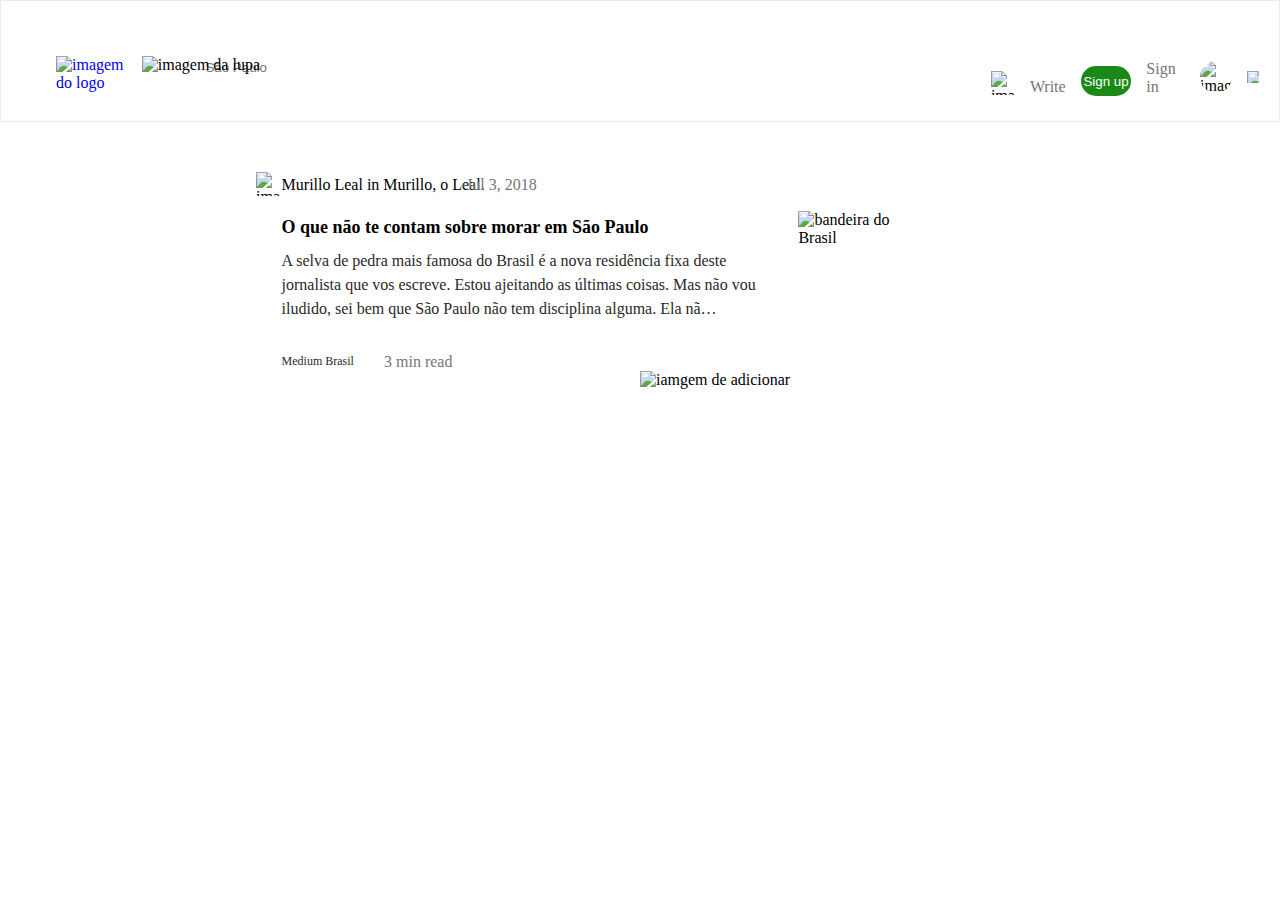
==== home.html @ c3c742ab "first commit" ====
<!DOCTYPE html>
<html lang="pt-br">

<head>
    <meta charset="UTF-8">
    <meta name="viewport" content="width=device-width, initial-scale=1.0">
    <link rel="stylesheet" href="style.css">
    <title>Noticiario</title>
</head>

<body>
    <header class="header">
        <div class="container">
            <a href="home.html"><img class = "logo" src="./imagens/logo.svg" alt="imagem do logo"></a>


            <input class="input" type="text" placeholder="São Paulo"> 


            <img class ="lupa"  src="./imagens/lupa.svg" alt="imagem da lupa"></a>
           
            <nav class="menuContainer">
                <ul class="menu">
                <img class = "lapis" src="./imagens/lapis.svg" alt="imagem do lapis"></a>

                    <li><a class="menuItem" href="#">Write</a></li>

                    <button class="btn">Sign up </button>

                    <li><a class="menuItem" href="#">Sign in</a></li>

                    <img class = "usuario" src="./imagens/usuario.svg" alt="imagem do usuario"></a>

                    <img class="setinha" src="./imagens/setinha.svg" alt="imagem da setinha"></a>

                </ul>
                </nav>
    </header>
    <div class="materia">
        <img class="foto" src="./imagens/carinha.svg" alt="imagem do carinha">


        <div class="textos">

            <p class="murillo">Murillo Leal in Murillo, o Leal. </p><p class="jul"> -Jul 3, 2018</p>
            <br>
            <p class="titulo"><b>O que não te contam sobre morar em São Paulo</b></p>
            <p class="artigo">A selva de pedra mais famosa do Brasil é a nova residência fixa deste
                jornalista que vos escreve. Estou ajeitando as últimas coisas. Mas não
                vou iludido, sei bem que São Paulo não tem disciplina alguma. Ela nã…</p>

                <p class="medium">Medium Brasil  </p>
                <p class="min">3 min read </p>  
                <img class="adicionar" src="./imagens/adicionar.svg" alt="iamgem de adicionar">
                <img class="Brasil" src="./imagens/Brasil.svg" alt="bandeira do Brasil">


        </div>


    </div>
</div>
</body>

</html>
---- style.css ----
*{
    padding: 0;
    margin: 0;   
}
body{
    box-sizing: border-box;
}


.header{
    display: flex;
    justify-content: space-between;
    align-items: baseline;
    margin-bottom: 50px;
    border: 1px solid #EBEBEB;

}

.container{
  display: flex;
  justify-content: space-between;
  background: white;
  width: 100%;
  max-width: 1800px;
  height: auto;
  margin: 0 auto;

}


li{
    list-style: none;
    display: flex;
    justify-content: space-between;
    align-items: end;
}


a{
    text-decoration: none;
}

.menu{
    display: flex;
    justify-content: flex-end;
    gap: 15px;
    margin: 25px 20px;
    
    
}

.menuItem{

    color: #757575;
    size: 13px;
    margin-top: 10px;
    gap: 60px;
    

}


.btn{
    background:#1A8917;
    color: white;
    border-radius: 20px;
    size: 5px;
    border: none;
    height: 30px;
    width: 60px;
    margin-top: 40px;

    
}
.logo{
   display: flex;
   margin-top: 55px;
   margin-left: 55px;
   gap: 20px;
   justify-content: space-between;
}

.input{
    position: relative;
    display: flex;
    justify-content: space-between;
    text-align: center;
    border-radius: 20px;
    height: 40px;
    top: 16px;
    width: 240px;
    border: none;
    align-items: center;
    margin-top: 30px;
    margin-right: 50%;
}

.lupa{
    position: absolute;
    margin-top: 55px;
    margin-left: 11%;
    
}

.lapis{

height: 24px;
width: 24px;
left: 0px;
top: 0px;
border-radius: 0px;
margin-top: 45px;
gap: 20px;

}

.usuario{
    height: 32px;
width: 32px;
left: 0px;
top: 0px;
border-radius: 16px;
margin-top: 35px;


}

.setinha{
height: 12px;
width: 12px;
left: 0px;
top: 0px;
border-radius: 0px;
margin-top: 45px;

}

.foto{
display: flex;
align-items: baseline;
margin-left: 20%;
height: 24px;
width: 24px;
left: 0px;
top: 0px;
border-radius: 0px;

}

.murillo{
    display: flex;
    align-items: baseline;
    margin-left: 22%;
    margin-top: -20px;
    margin-bottom: 20px;
   
}

.jul{
    display: flex;
    align-items: baseline;
    margin-left: 36%;
    margin-top: -38px;
    margin-bottom: 20px;
    color: #757575;

}

.titulo{
height: 24px;
width: 414px;
left: 0px;
top: 0px;
border-radius: nullpx;
    margin-left: 22%;
    font-family: Inter;
font-size: 18px;
font-weight: 700;
line-height: 24px;
letter-spacing: 0em;
text-align: left;
margin-top: -17px;
margin-bottom: 10px;

}

.artigo{
height: 72px;
width: 506px;
left: 0px;
top: 0px;
border-radius: nullpx;
color: #292929;

font-family: 'Source Serif 4', serif;;
font-size: 16px;
font-weight: 400;
line-height: 24px;
letter-spacing: 0em;
text-align: left;
margin-left: 22%;

}

.medium{

    margin-left: 22%;
    margin-top: 30px;

    width: 80px;
height: 20px;

font-family: 'Inter';
font-style: normal;
font-weight: 400;
font-size: 12px;
line-height: 20px;


display: flex;
align-items: center;

color: #292929;

flex: none;
order: 0;
flex-grow: 0;
}

.min{
    margin-left: 30%;
    margin-top: -18px;
    color: #757575;

   
}

.adicionar{
    height: 41px;
width: 41px;
left: 0px;
top: 0px;
border-radius: 0px;
margin-left: 50%;
margin-top: -20px;

}

.Brasil{
    position: absolute;
    height: 112px;
    width: 112px;
    left: 568px;
    top: calc (50% - 112px/2 -48.5px); 
    background: url(.jpg);
    border-radius: 1%;
 margin-left: 18%;
 margin-top: -160px;

}
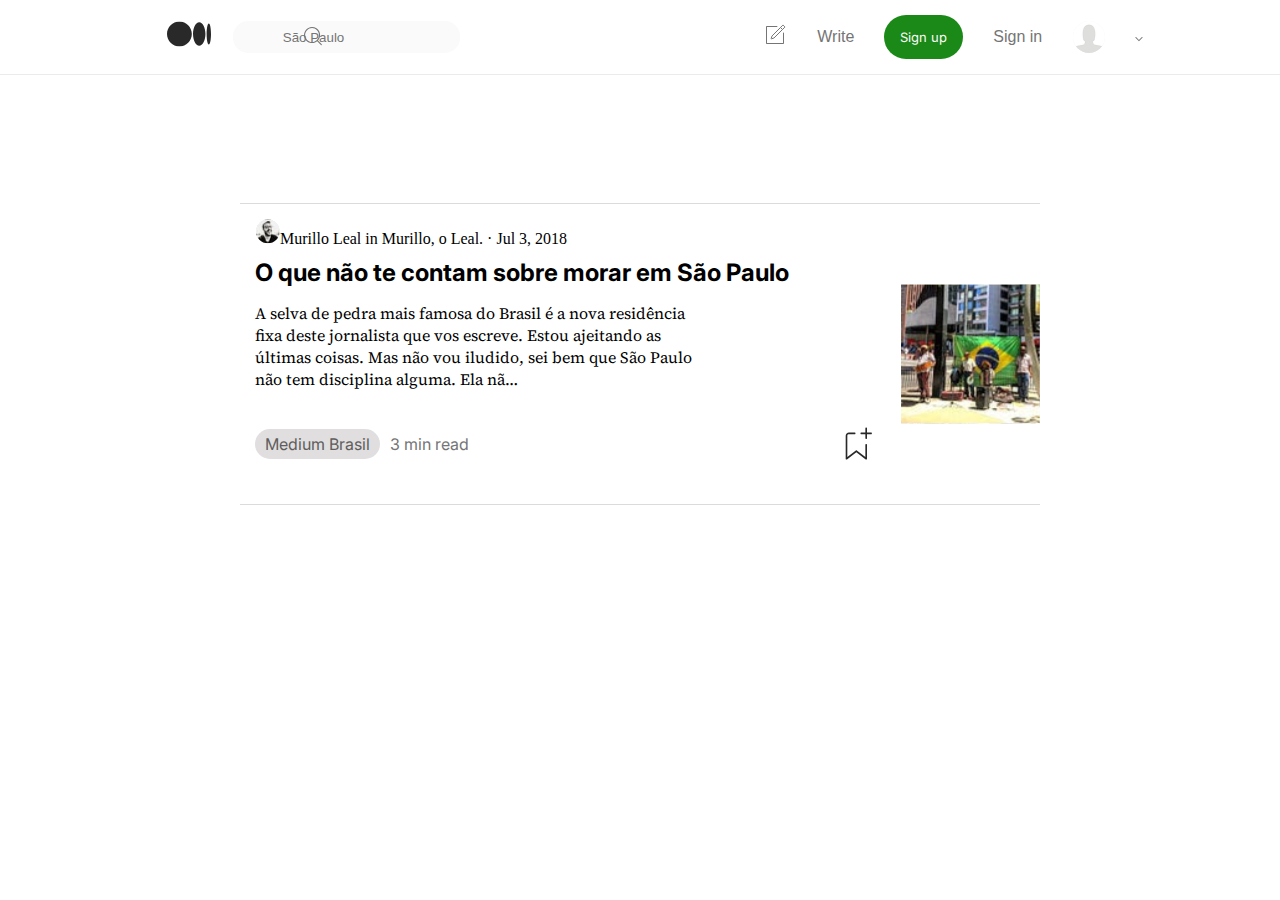
==== commit 2ff6ff26: "update layout" ====
--- a/home.html
+++ b/home.html
@@ -1,65 +1,67 @@
 <!DOCTYPE html>
-<html lang="pt-br">
+<html lang="en">
 
 <head>
     <meta charset="UTF-8">
+    <meta http-equiv="X-UA-Compatible" content="IE=edge">
     <meta name="viewport" content="width=device-width, initial-scale=1.0">
+    <title>Document</title>
     <link rel="stylesheet" href="style.css">
-    <title>Noticiario</title>
+    <link rel="preconnect" href="https://fonts.googleapis.com">
+    <link rel="preconnect" href="https://fonts.gstatic.com" crossorigin>
+    <link href="https://fonts.googleapis.com/css2?family=Inter:wght@100;200;300;400;500;600;700;800;900&display=swap">
+    <link rel="preconnect" href="https://fonts.googleapis.com">
+    <link rel="preconnect" href="https://fonts.gstatic.com" crossorigin>
+    <link
+        href="https://fonts.googleapis.com/css2?family=Inter:wght@100;200;300;400;500;600;700;800;900&family=Source+Serif+4:ital,wght@0,200;0,300;0,400;0,500;0,600;0,700;0,800;0,900;1,200;1,300;1,400;1,500;1,600;1,700;1,800;1,900&display=swap"
+        rel="stylesheet">
 </head>
 
 <body>
     <header class="header">
-        <div class="container">
-            <a href="home.html"><img class = "logo" src="./imagens/logo.svg" alt="imagem do logo"></a>
+        <div class="logo_box">
+            <a class="logo" href="./header.html" target="_blank"><img src="./assets/logo.svg" alt=""></a>
+            <input type="text" placeholder="São Paulo">
+            <a class="lupa" href="./header.html" target="_blank"><img src="./assets/lupa.svg" alt=""></a>
+        </div>
+        <nav class="nav">
+            <ul class="menu">
+                <a class="lapis" href="./header.html" target="_blank"><img src="./assets/lapis.svg" alt=""></a>
+                <li><a class="menuitem" href="#">Write</a></li>
+                <button class="button" href="#">Sign up</button>
+                <li><a class="menuitem" href="#">Sign in</a></li>
+                <a class="usuario" href="./header.html" target="_blank"><img src="./assets/usuario.svg" alt=""></a>
+                <a class="setinha" href="./header.html" target="_blank"><img src="./assets/setinha.svg" alt=""></a>
+            </ul>
+        </nav>
+    </header>
+    <section class="card">
+        <div class="content">
+            <div class="perfil"><a href="./section.html" target="_blank"><img src="./assets/perfil.svg" alt=""></a>Murillo
+                Leal
+                in Murillo, o Leal. · Jul 3, 2018
+            </div>
+            <div>
+                <h2 class="title">O que não te contam sobre morar em São Paulo</h2>
+                <p class="informação">A selva de pedra mais famosa do Brasil é a nova residência fixa deste
+                    jornalista que vos escreve. Estou ajeitando as últimas coisas. Mas não
+                    vou iludido, sei bem que São Paulo não tem disciplina alguma. Ela nã…
+                </p>
+            </div>
+            <div class="rodapé">
+                <ul class="l">
+                    <li class="botao"> Medium Brasil </li>
+                    <li class="minutos">3 min read</li>
+                </ul>
+                <img src="./assets/adicionar.svg" alt="logo da bandeira">
+            </div>
+        </div>
+        <div class="bandeira">
+            <img src="./assets/bandeira.svg" alt="imagem da bandeira do Brasil">
+        </div>
+    </section>
 
 
-            <input class="input" type="text" placeholder="São Paulo"> 
-
-
-            <img class ="lupa"  src="./imagens/lupa.svg" alt="imagem da lupa"></a>
-           
-            <nav class="menuContainer">
-                <ul class="menu">
-                <img class = "lapis" src="./imagens/lapis.svg" alt="imagem do lapis"></a>
-
-                    <li><a class="menuItem" href="#">Write</a></li>
-
-                    <button class="btn">Sign up </button>
-
-                    <li><a class="menuItem" href="#">Sign in</a></li>
-
-                    <img class = "usuario" src="./imagens/usuario.svg" alt="imagem do usuario"></a>
-
-                    <img class="setinha" src="./imagens/setinha.svg" alt="imagem da setinha"></a>
-
-                </ul>
-                </nav>
-    </header>
-    <div class="materia">
-        <img class="foto" src="./imagens/carinha.svg" alt="imagem do carinha">
-
-
-        <div class="textos">
-
-            <p class="murillo">Murillo Leal in Murillo, o Leal. </p><p class="jul"> -Jul 3, 2018</p>
-            <br>
-            <p class="titulo"><b>O que não te contam sobre morar em São Paulo</b></p>
-            <p class="artigo">A selva de pedra mais famosa do Brasil é a nova residência fixa deste
-                jornalista que vos escreve. Estou ajeitando as últimas coisas. Mas não
-                vou iludido, sei bem que São Paulo não tem disciplina alguma. Ela nã…</p>
-
-                <p class="medium">Medium Brasil  </p>
-                <p class="min">3 min read </p>  
-                <img class="adicionar" src="./imagens/adicionar.svg" alt="iamgem de adicionar">
-                <img class="Brasil" src="./imagens/Brasil.svg" alt="bandeira do Brasil">
-
-
-        </div>
-
-
-    </div>
-</div>
 </body>
 
 </html>--- a/style.css
+++ b/style.css
@@ -1,260 +1,172 @@
-*{
-    padding: 0;
-    margin: 0;   
-}
-body{
+body {
+    background-color: rgb(255, 255, 255);
     box-sizing: border-box;
 }
-
-
-.header{
+* {
+    padding: 0;
+    margin: 0;
+}
+.header {
     display: flex;
-    justify-content: space-between;
-    align-items: baseline;
-    margin-bottom: 50px;
-    border: 1px solid #EBEBEB;
+    align-items: center;
+    justify-content: space-around;
+    padding: 15px 15px;
+    width: 100%;
+    border-bottom: 1px solid #EBEBEB;
+}
+.menu {
+    display: flex;
+    gap: 30px;
+    list-style: none;
+    align-items: center;
+}
+.menuitem {
+    color: #757575;
+    font-family: 'Rubik', sans-serif;
+    text-decoration: none;
+}
+.nav {
+    display: flex;
+    align-items: center;
+    gap: 40px;
+}
+.usuario {
+    display: flex;
+    justify-content: end;
+}
+input {
+    border: none;
+    background-color: #fafafa;
+    border-radius: 15px;
+    height: 32px;
+    position: relative;
+    padding-left: 50px;
+}
+.lupa {
+    color: gray;
+    position: absolute;
+    top: 28px;
+    left: 480px;
+    width: 6px;
+    top: 24px;
+    margin-left: -9px;
+    left: 310px;
+}
+.logo_box {
+    display: flex;
+    align-items: flex-start;
+    gap: 22px;
+}
+.button {
+    align-items: center;
+    padding: 14px 16px;
+    border: 1px;
+    background-color: #1A8917;
+    color: #fafafa;
+    font-family: 'inter', sans-serif;
+    text-decoration: none;
+    border-radius: 23px;
+    font-weight: 400;
+    font-size: 13px;
+    cursor: pointer;
+}
+.anotação {
+    display: flex;
+    align-items: center;
 
 }
-
-.container{
-  display: flex;
-  justify-content: space-between;
-  background: white;
-  width: 100%;
-  max-width: 1800px;
-  height: auto;
-  margin: 0 auto;
+.content {
+    display: flex;
+    flex-direction: column;
+    justify-content: space-around;
+    padding: 15px 15px;
+    width: 100%;
+}
+.card {
+    background: white;
+    width: 100%;
+    max-width: 800px;
+    height: 300px;
+    display: flex;
+    justify-content: flex-start;
+    align-items: flex-start;
+    margin: 10% auto;
+    border-top: 1px solid #dbdbdb;
+    border-bottom: 1px solid #dbdbdb;
+}
+.author {
+    display: flex;
+    justify-content: flex-start;
+    padding-right: 335px;
+    padding-top: 15px;
+    gap: 5px;
 
 }
-
-
-li{
+.title {
+    display: flex;
+    justify-content: flex-start;
+    padding-top: 10px;
+    font-family: 'Inter', sans-serif;
+}
+.bandeira {
+    display: flex;
+    justify-content: center;
+    padding: 60px 0;
+    width: 140px;
+    height: 140px;
+    align-self: center;
+}
+.informação {
+    display: flex;
+    justify-content: flex-start;
+    padding-top: 15px;
+    height: 125px;
+    width: 450px;
+    font-family: 'Source Serif 4', serif;
+}
+.rodapé {
+    display: flex;
+    align-items: center;
+    justify-content: space-between;
+    width: 98%;
+}
+.botao {
+    display: flex;
+    border: none;
+    background-color: #e0dede;
+    border-radius: 15px;
+    padding: 5px 10px;
+    color: #5f5d5d;
+}
+.l {
     list-style: none;
     display: flex;
-    justify-content: space-between;
-    align-items: end;
+    align-items: center;
+    gap: 10px;
+    font-family: 'Inter', sans-serif;
 }
-
-
-a{
-    text-decoration: none;
-}
-
-.menu{
-    display: flex;
-    justify-content: flex-end;
-    gap: 15px;
-    margin: 25px 20px;
-    
-    
-}
-
-.menuItem{
-
-    color: #757575;
-    size: 13px;
-    margin-top: 10px;
-    gap: 60px;
-    
-
-}
-
-
-.btn{
-    background:#1A8917;
-    color: white;
-    border-radius: 20px;
-    size: 5px;
-    border: none;
-    height: 30px;
-    width: 60px;
-    margin-top: 40px;
-
-    
-}
-.logo{
-   display: flex;
-   margin-top: 55px;
-   margin-left: 55px;
-   gap: 20px;
-   justify-content: space-between;
-}
-
-.input{
-    position: relative;
-    display: flex;
-    justify-content: space-between;
-    text-align: center;
-    border-radius: 20px;
-    height: 40px;
-    top: 16px;
-    width: 240px;
-    border: none;
-    align-items: center;
-    margin-top: 30px;
-    margin-right: 50%;
-}
-
-.lupa{
-    position: absolute;
-    margin-top: 55px;
-    margin-left: 11%;
-    
-}
-
-.lapis{
-
-height: 24px;
-width: 24px;
-left: 0px;
-top: 0px;
-border-radius: 0px;
-margin-top: 45px;
-gap: 20px;
-
-}
-
-.usuario{
-    height: 32px;
-width: 32px;
-left: 0px;
-top: 0px;
-border-radius: 16px;
-margin-top: 35px;
-
-
-}
-
-.setinha{
-height: 12px;
-width: 12px;
-left: 0px;
-top: 0px;
-border-radius: 0px;
-margin-top: 45px;
-
-}
-
-.foto{
-display: flex;
-align-items: baseline;
-margin-left: 20%;
-height: 24px;
-width: 24px;
-left: 0px;
-top: 0px;
-border-radius: 0px;
-
-}
-
-.murillo{
-    display: flex;
-    align-items: baseline;
-    margin-left: 22%;
-    margin-top: -20px;
-    margin-bottom: 20px;
-   
-}
-
-.jul{
-    display: flex;
-    align-items: baseline;
-    margin-left: 36%;
-    margin-top: -38px;
-    margin-bottom: 20px;
+.minutos {
     color: #757575;
 
+    font-size: 16px;
+    font-weight: 400;
+    line-height: 20px;
+    letter-spacing: 0em;
+    text-align: left;
 }
-
 .titulo{
-height: 24px;
-width: 414px;
-left: 0px;
-top: 0px;
-border-radius: nullpx;
-    margin-left: 22%;
-    font-family: Inter;
-font-size: 18px;
-font-weight: 700;
-line-height: 24px;
-letter-spacing: 0em;
-text-align: left;
-margin-top: -17px;
-margin-bottom: 10px;
-
+    display: flex;
+    align-items: center;
+    padding-top: 10px;
+    font-family: 'Inter', sans-serif;
+    font-weight: 700;
+    size: 39px;
+    line-height: 52px;
+    letter-spacing:-0.46px ;
 }
-
-.artigo{
-height: 72px;
-width: 506px;
-left: 0px;
-top: 0px;
-border-radius: nullpx;
-color: #292929;
-
-font-family: 'Source Serif 4', serif;;
-font-size: 16px;
-font-weight: 400;
-line-height: 24px;
-letter-spacing: 0em;
-text-align: left;
-margin-left: 22%;
-
-}
-
-.medium{
-
-    margin-left: 22%;
-    margin-top: 30px;
-
-    width: 80px;
-height: 20px;
-
-font-family: 'Inter';
-font-style: normal;
-font-weight: 400;
-font-size: 12px;
-line-height: 20px;
-
-
-display: flex;
-align-items: center;
-
-color: #292929;
-
-flex: none;
-order: 0;
-flex-grow: 0;
-}
-
-.min{
-    margin-left: 30%;
-    margin-top: -18px;
-    color: #757575;
-
-   
-}
-
-.adicionar{
-    height: 41px;
-width: 41px;
-left: 0px;
-top: 0px;
-border-radius: 0px;
-margin-left: 50%;
-margin-top: -20px;
-
-}
-
-.Brasil{
-    position: absolute;
-    height: 112px;
-    width: 112px;
-    left: 568px;
-    top: calc (50% - 112px/2 -48.5px); 
-    background: url(.jpg);
-    border-radius: 1%;
- margin-left: 18%;
- margin-top: -160px;
+.container{
+    width: 100%;
+    max-width: 1100px;
+    margin: 0 auto;
 
 }